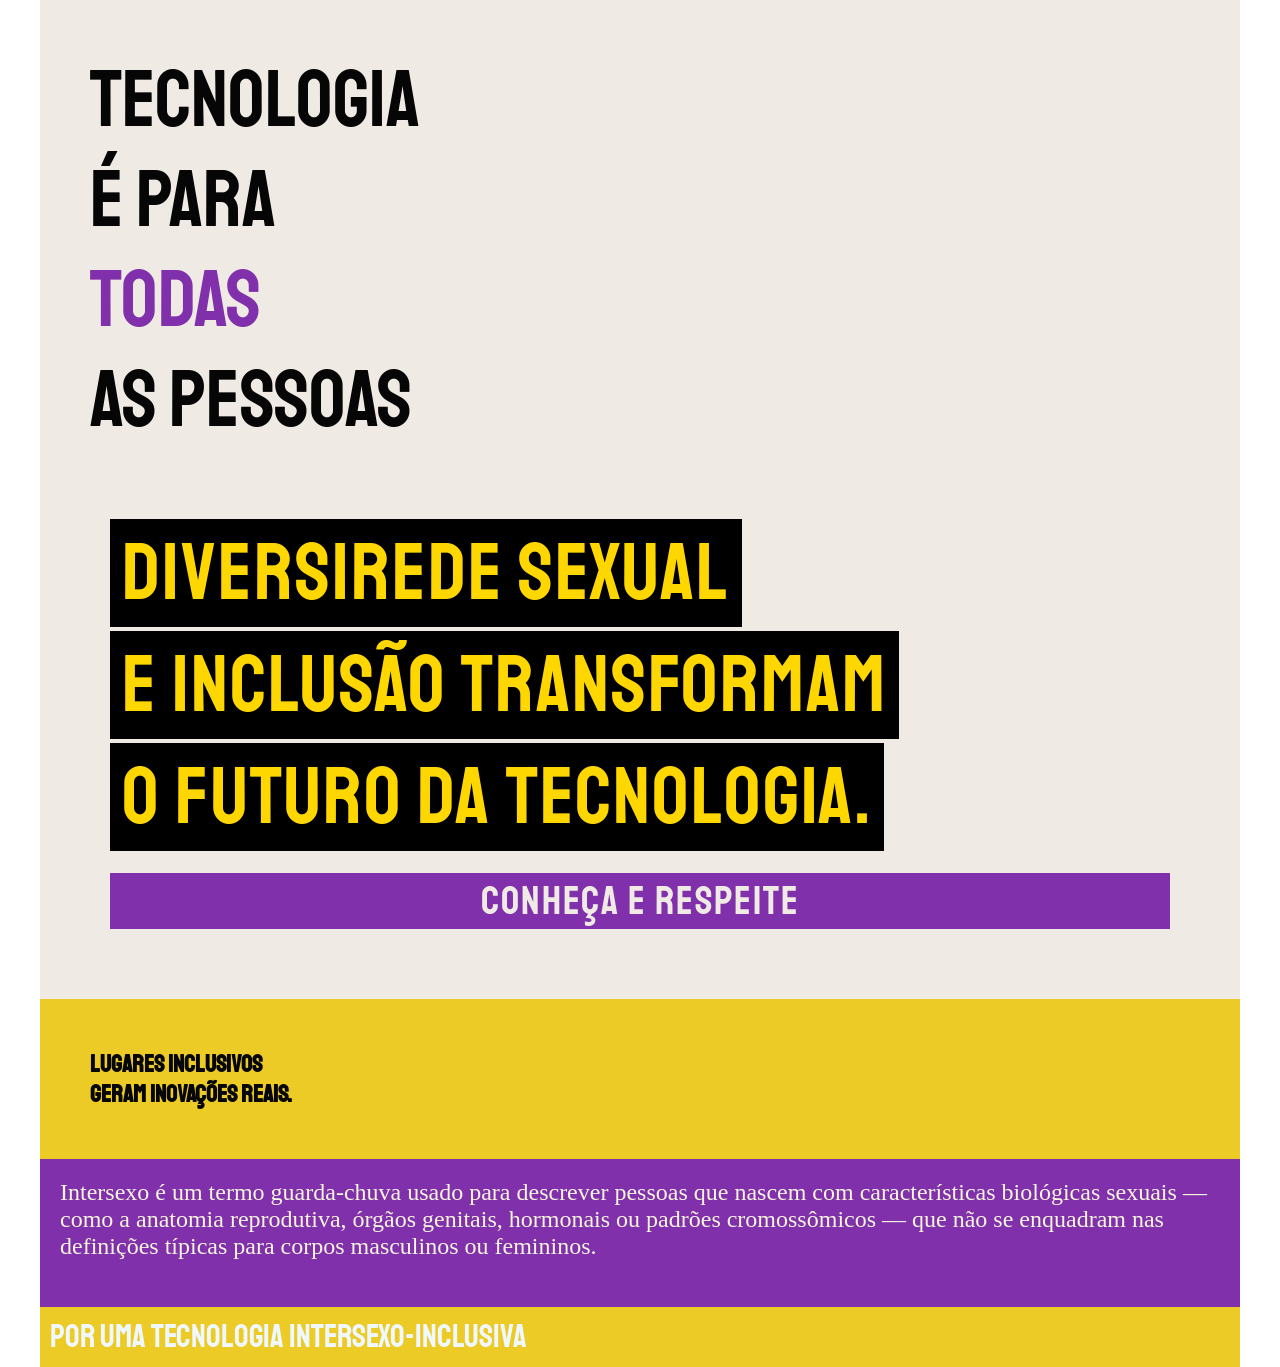
==== index.html @ 50688e1d "adicionando arquivos" ====
<!DOCTYPE html>
<html lang="ptBR">
<head>
    <meta charset="UTF-8">
    <meta name="viewport" content="width=device-width, initial-scale=1.0">
    <title> Junho - Mês da Diversidade (Intersexo) </title>
    <link rel="stylesheet" href="style.css">
    <link rel="preconnect" href="https://fonts.googleapis.com">
<link rel="preconnect" href="https://fonts.gstatic.com" crossorigin>
<link href="https://fonts.googleapis.com/css2?family=Staatliches&display=swap" rel="stylesheet">
</head>
<body>
    <!--Cabeçalho-->
   <header>
    <h1>Tecnologia</h1>
    <h1>é para</h1>
    <h1 style="color:#8130AB;">todas</h1>
    <h1>as pessoas</h1><br>

    <div class="destaque-container">
  <h1>
    <span class="linha-destaque">DIVERSIREDE SEXUAL</span><br>
    <span class="linha-destaque">E INCLUSÃO TRANSFORMAM</span><br>
    <span class="linha-destaque">O FUTURO DA TECNOLOGIA.</span>
  </h1>
</div>

  <div class="slogan"><p style="color:#EFEBE4;  background-color: #8130AB;">Conheça e respeite</p></div>

    </header>
   <!--Fim do cabeçalho-->
   <article>
    <h2>Lugares inclusivos</h2>
    <h2>geram inovações reais.</h2>
   </article>
    <div class="explicacao">
        <main style="background-color: #8130AB;">
          <div class="intersex">
            
          </div>
          <p>Intersexo é um termo guarda-chuva usado para descrever pessoas que nascem com características biológicas sexuais 
            — como a anatomia reprodutiva, órgãos genitais, hormonais ou padrões cromossômicos — que não se enquadram nas definições típicas para corpos masculinos ou femininos.</p>
            <br>


        </main>
    </div>
 <footer>
    <h1>Por uma tecnologia intersexo-inclusiva</h1>

 </footer> <!--Este é o rodapé-->
</body>
</html>
---- style.css ----
* {
margin:0; /*reseta o estilo padrão do navegador*/
padding:0;
box-sizing: border-box; /*siginifica que a largura e a altura dos elementos
 incluem o padding e o border, evitando que eles ultrapassaem o tamanho definido*/
 }

 body {
    display: flex; /*ocupar todo espaço disponivel*/
    flex-direction: column; /*elementos organizados em coluna um abaixo do outro*/
    min-height: 100vh; /*viewport, mede a altura da tela 100vh= 100%*/
    max-width: 1200px;
    width: 100%;
    margin: 0 auto;
}

h1
{
font-family: "Staatliches", sans-serif;
  font-weight: 400;
  font-style: normal;
  text-align: left;
}

h1
{
font-family: "Staatliches", sans-serif;
  font-weight: 400;
  font-style: normal;
  text-align: left;
}

h1
{
font-family: "Staatliches", sans-serif;
  font-weight: 400;
  font-style: normal;
  text-align: left;
}

h1
{
font-family: "Staatliches", sans-serif;
  font-weight: 400;
  font-style: normal;
  text-align: left;
}

.slogan
{
 font-family: 'Staatliches', 'Impact', sans-serif; /* Use uma fonte sem serifa e bem grossa */
  text-transform: uppercase;
  letter-spacing: 2px;
  line-height: 1.4; /* Controla o espaçamento vertical entre as faixas */
  margin: 20px;
}

/* Container para alinhar e dar espaçamento */
.destaque-container {
  font-family: 'Staatliches', 'Impact', sans-serif; /* Use uma fonte sem serifa e bem grossa */
  text-transform: uppercase;
  letter-spacing: 2px;
  line-height: 1.4; /* Controla o espaçamento vertical entre as faixas */
  margin: 20px;
}

/* O segredo do efeito está aqui */
.linha-destaque {
  background-color: #000000; /* Fundo preto */
  color: #FFD700; /* Amarelo ouro (ajuste o tom se preferir mais vibrante) */
  display: inline; /* Mantém o fundo colado no texto, quebrando por linha */
  padding: 4px 12px; /* Espaçamento interno para criar a borda preta ao redor do texto */
  
  /* Esse comando ajuda a alinhar o fundo perfeitamente se houver quebras automáticas */
  box-decoration-break: clone;
  -webkit-box-decoration-break: clone; 
}

header{
background-color: #EFEBE4;
color:#070606;
text-align:center;
padding: 50px; /*Recuo interno*/
font-size: clamp(1.5rem, 4vw, 2.5rem);
}

article
{
  font-family: 'Staatliches';
 background-color: #ECCB26;
color: #070606;
text-align: rigth;
padding: 10px;
font-size: clamp(0.7rem,2vw,1rem); 
padding: 50px;
}

.container{ /*Usando a classe container que esta com o nome na classe da DIV*/
display: flex;
flex: 1;
}

main{
background-color: rgb(34, 32, 100);
padding: 20px;
flex: 7;
color:beige;
font-size: clamp(1.4rem,2.5vw,1.5rem);
background: #141E30;  /* fallback for old browsers */
}


footer{
background-color: #ECCB26;
color: aliceblue;
text-align: rigth;
padding: 10px;
font-size: clamp(0.7rem,2vw,1rem);
}
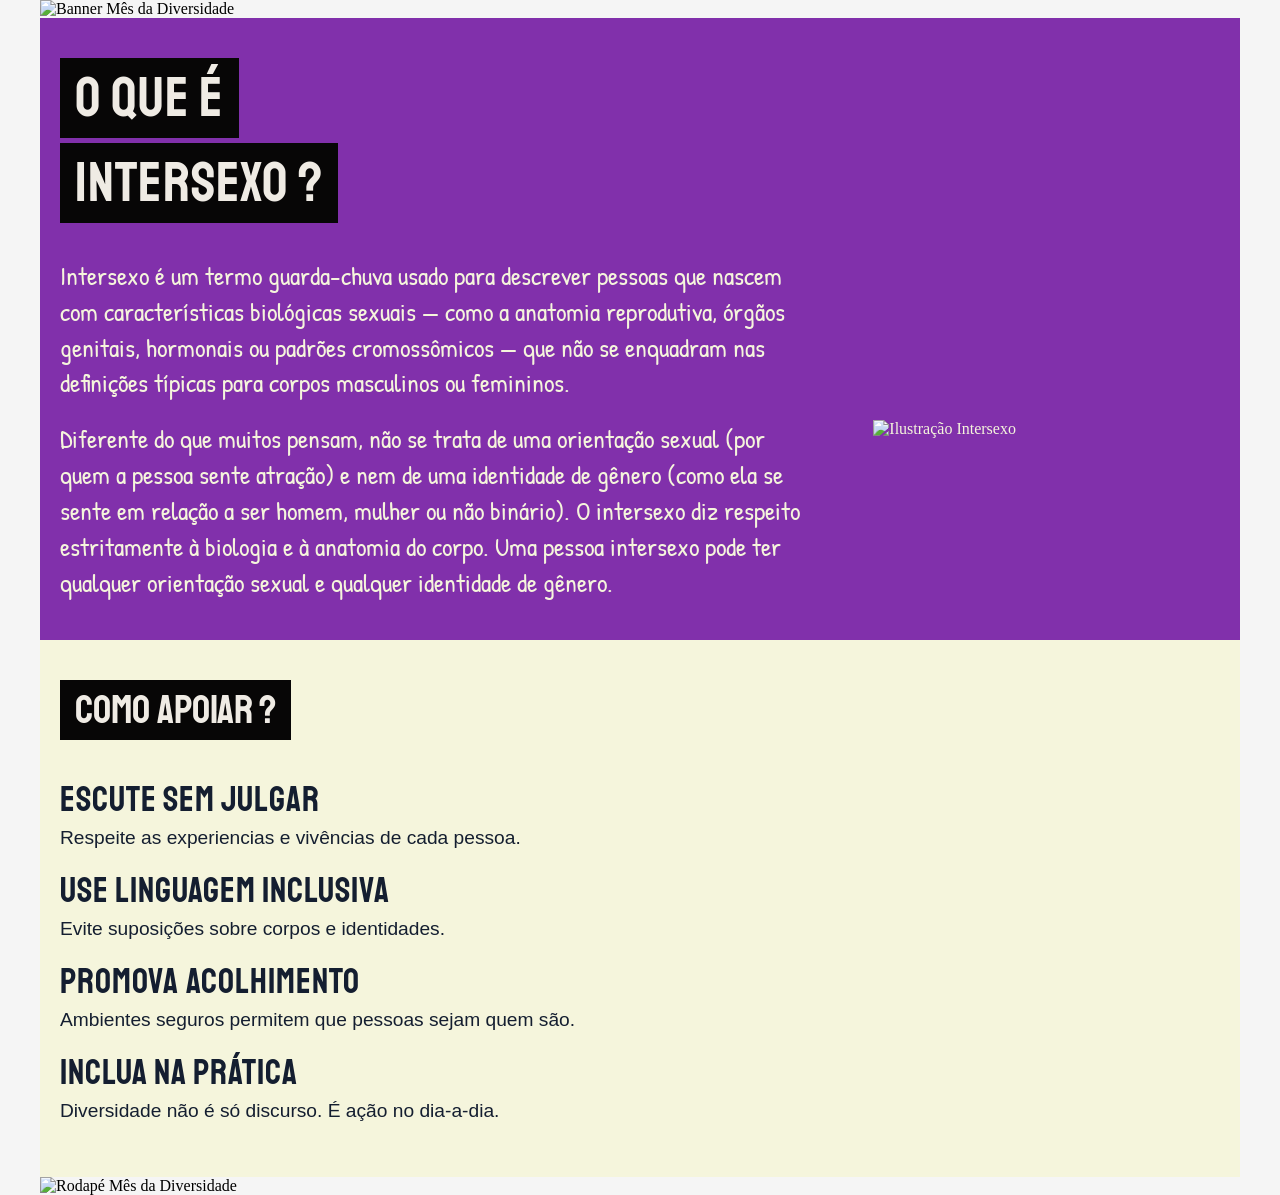
==== commit 6ed86a36: "Update index.html html projeto junho" ====
--- a/index.html
+++ b/index.html
@@ -1,53 +1,62 @@
 <!DOCTYPE html>
-<html lang="ptBR">
+<html lang="pt-BR">
 <head>
     <meta charset="UTF-8">
     <meta name="viewport" content="width=device-width, initial-scale=1.0">
-    <title> Junho - Mês da Diversidade (Intersexo) </title>
+    <title>Junho - Mês da Diversidade (Intersexo)</title>
     <link rel="stylesheet" href="style.css">
+    
     <link rel="preconnect" href="https://fonts.googleapis.com">
-<link rel="preconnect" href="https://fonts.gstatic.com" crossorigin>
-<link href="https://fonts.googleapis.com/css2?family=Staatliches&display=swap" rel="stylesheet">
+    <link rel="preconnect" href="https://fonts.gstatic.com" crossorigin>
+    <link href="https://fonts.googleapis.com/css2?family=Staatliches&family=Patrick+Hand&display=swap" rel="stylesheet">
 </head>
 <body>
-    <!--Cabeçalho-->
-   <header>
-    <h1>Tecnologia</h1>
-    <h1>é para</h1>
-    <h1 style="color:#8130AB;">todas</h1>
-    <h1>as pessoas</h1><br>
 
-    <div class="destaque-container">
-  <h1>
-    <span class="linha-destaque">DIVERSIREDE SEXUAL</span><br>
-    <span class="linha-destaque">E INCLUSÃO TRANSFORMAM</span><br>
-    <span class="linha-destaque">O FUTURO DA TECNOLOGIA.</span>
-  </h1>
-</div>
+    <header class="banner">
+        <img src="banner.png" class="banner-img" alt="Banner Mês da Diversidade">
+    </header>
 
-  <div class="slogan"><p style="color:#EFEBE4;  background-color: #8130AB;">Conheça e respeite</p></div>
+    <main class="conteudo-principal">
+        <h1>
+            <span class="pergunta-destaque">O QUE É</span><br>
+            <span class="pergunta-destaque">INTERSEXO ?</span>
+        </h1>
 
-    </header>
-   <!--Fim do cabeçalho-->
-   <article>
-    <h2>Lugares inclusivos</h2>
-    <h2>geram inovações reais.</h2>
-   </article>
-    <div class="explicacao">
-        <main style="background-color: #8130AB;">
-          <div class="intersex">
+        <div class="explicacao">
+            <div class="textos-bloco">
+                <p>Intersexo é um termo guarda-chuva usado para descrever pessoas que nascem com características biológicas sexuais 
+                — como a anatomia reprodutiva, órgãos genitais, hormonais ou padrões cromossômicos — que não se enquadram nas definições 
+                típicas para corpos masculinos ou femininos.</p>
+                
+                <p>Diferente do que muitos pensam, não se trata de uma orientação sexual (por quem a pessoa sente atração) e nem de uma identidade de gênero (como ela se sente em relação a ser homem, mulher ou não binário). O intersexo diz respeito estritamente à biologia e à anatomia do corpo. Uma pessoa intersexo pode ter qualquer orientação sexual e qualquer identidade de gênero.</p>
+            </div>
             
-          </div>
-          <p>Intersexo é um termo guarda-chuva usado para descrever pessoas que nascem com características biológicas sexuais 
-            — como a anatomia reprodutiva, órgãos genitais, hormonais ou padrões cromossômicos — que não se enquadram nas definições típicas para corpos masculinos ou femininos.</p>
-            <br>
+            <div class="imagem-bloco">
+                <img src="mao.png" class="imagem-ilustrativa" alt="Ilustração Intersexo">
+            </div>
+        </div>
+    </main>
 
+    <section class="secao-apoio">
+        <span class="apoio">COMO APOIAR ?</span>
+        <br><br>
+        
+        <h2>ESCUTE SEM JULGAR</h2>
+        <p>Respeite as experiencias e vivências de cada pessoa.</p>
+        
+        <h2>USE LINGUAGEM INCLUSIVA</h2>
+        <p>Evite suposições sobre corpos e identidades.</p>
+        
+        <h2>PROMOVA ACOLHIMENTO</h2>
+        <p>Ambientes seguros permitem que pessoas sejam quem são.</p>
+        
+        <h2>INCLUA NA PRÁTICA</h2>
+        <p>Diversidade não é só discurso. É ação no dia-a-dia.</p>
+    </section>
+  
+    <footer class="rodape">
+        <img src="rodape.png" class="rodape-img" alt="Rodapé Mês da Diversidade">
+    </footer>
 
-        </main>
-    </div>
- <footer>
-    <h1>Por uma tecnologia intersexo-inclusiva</h1>
-
- </footer> <!--Este é o rodapé-->
 </body>
-</html>+</html>
--- a/style.css
+++ b/style.css
@@ -1,120 +1,143 @@
+/* Reset básico */
+* {
+    margin: 0;
+    padding: 0;
+    box-sizing: border-box;
+}
 
-* {
-margin:0; /*reseta o estilo padrão do navegador*/
-padding:0;
-box-sizing: border-box; /*siginifica que a largura e a altura dos elementos
- incluem o padding e o border, evitando que eles ultrapassaem o tamanho definido*/
- }
-
- body {
-    display: flex; /*ocupar todo espaço disponivel*/
-    flex-direction: column; /*elementos organizados em coluna um abaixo do outro*/
-    min-height: 100vh; /*viewport, mede a altura da tela 100vh= 100%*/
+body {
+    display: flex;
+    flex-direction: column;
+    min-height: 100vh;
     max-width: 1200px;
     width: 100%;
     margin: 0 auto;
+    background-color: #f5f5f5;
 }
 
-h1
-{
-font-family: "Staatliches", sans-serif;
-  font-weight: 400;
-  font-style: normal;
-  text-align: left;
+/* Imagens Responsivas (Banner e Rodapé) */
+.banner, .rodape {
+    width: 100%;
+    height: auto;
 }
 
-h1
-{
-font-family: "Staatliches", sans-serif;
-  font-weight: 400;
-  font-style: normal;
-  text-align: left;
+.banner-img, .rodape-img {
+    width: 100%;
+    height: auto;
+    display: block;
 }
 
-h1
-{
-font-family: "Staatliches", sans-serif;
-  font-weight: 400;
-  font-style: normal;
-  text-align: left;
+/* Tipografia Geral */
+h1, h2 {
+    font-family: "Staatliches", sans-serif;
+    font-weight: 400;
+    text-align: left;
+    letter-spacing: 1px;
 }
 
-h1
-{
-font-family: "Staatliches", sans-serif;
-  font-weight: 400;
-  font-style: normal;
-  text-align: left;
+h1 {
+    margin-bottom: 30px;
+    font-size: clamp(2rem, 5vw, 3.5rem);
 }
 
-.slogan
-{
- font-family: 'Staatliches', 'Impact', sans-serif; /* Use uma fonte sem serifa e bem grossa */
-  text-transform: uppercase;
-  letter-spacing: 2px;
-  line-height: 1.4; /* Controla o espaçamento vertical entre as faixas */
-  margin: 20px;
+h2 {
+    font-size: clamp(1.5rem, 4vw, 2.2rem);
+    margin-bottom: 5px;
 }
 
-/* Container para alinhar e dar espaçamento */
-.destaque-container {
-  font-family: 'Staatliches', 'Impact', sans-serif; /* Use uma fonte sem serifa e bem grossa */
-  text-transform: uppercase;
-  letter-spacing: 2px;
-  line-height: 1.4; /* Controla o espaçamento vertical entre as faixas */
-  margin: 20px;
+/* Destaques de texto com tarja preta */
+.pergunta-destaque {
+    background-color: #070606;
+    color: #EFEBE4;
+    display: inline-block;
+    padding: 5px 15px;
+    margin-bottom: 5px;
 }
 
-/* O segredo do efeito está aqui */
-.linha-destaque {
-  background-color: #000000; /* Fundo preto */
-  color: #FFD700; /* Amarelo ouro (ajuste o tom se preferir mais vibrante) */
-  display: inline; /* Mantém o fundo colado no texto, quebrando por linha */
-  padding: 4px 12px; /* Espaçamento interno para criar a borda preta ao redor do texto */
-  
-  /* Esse comando ajuda a alinhar o fundo perfeitamente se houver quebras automáticas */
-  box-decoration-break: clone;
-  -webkit-box-decoration-break: clone; 
+.apoio {
+    background-color: #070606;
+    color: #EFEBE4;
+    font-family: "Staatliches", sans-serif;
+    display: inline-block;
+    padding: 5px 15px;
+    font-size: clamp(1.8rem, 4vw, 2.5rem);
 }
 
-header{
-background-color: #EFEBE4;
-color:#070606;
-text-align:center;
-padding: 50px; /*Recuo interno*/
-font-size: clamp(1.5rem, 4vw, 2.5rem);
+/* Seção Roxa (Main) */
+.conteudo-principal {
+    background-color: #8130AB;
+    padding: 40px 20px;
+    color: beige;
 }
 
-article
-{
-  font-family: 'Staatliches';
- background-color: #ECCB26;
-color: #070606;
-text-align: rigth;
-padding: 10px;
-font-size: clamp(0.7rem,2vw,1rem); 
-padding: 50px;
+.explicacao {
+    display: flex;
+    flex-direction: row; /* Lado a lado no PC */
+    justify-content: space-between;
+    align-items: center;
+    gap: 40px;
 }
 
-.container{ /*Usando a classe container que esta com o nome na classe da DIV*/
-display: flex;
-flex: 1;
+.textos-bloco {
+    flex: 2;
+    font-family: "Patrick Hand", cursive;
+    font-size: clamp(1.2rem, 2.5vw, 1.6rem);
+    line-height: 1.4;
 }
 
-main{
-background-color: rgb(34, 32, 100);
-padding: 20px;
-flex: 7;
-color:beige;
-font-size: clamp(1.4rem,2.5vw,1.5rem);
-background: #141E30;  /* fallback for old browsers */
+.textos-bloco p {
+    margin-bottom: 20px;
 }
 
+.textos-bloco p:last-child {
+    margin-bottom: 0;
+}
 
-footer{
-background-color: #ECCB26;
-color: aliceblue;
-text-align: rigth;
-padding: 10px;
-font-size: clamp(0.7rem,2vw,1rem);
-}+.imagem-bloco {
+    flex: 1;
+    display: flex;
+    justify-content: center;
+}
+
+.imagem-ilustrativa {
+    max-width: 320px;
+    width: 100%;
+    height: auto;
+}
+
+/* Seção Bege (Apoio) */
+.secao-apoio {
+    background-color: beige;
+    padding: 40px 20px;
+    color: #141E30;
+}
+
+.secao-apoio h2 {
+    margin-top: 20px;
+}
+
+.secao-apoio p {
+    font-family: sans-serif; /* Troque pela de sua preferência */
+    font-size: clamp(1rem, 2.5vw, 1.2rem);
+    margin-bottom: 15px;
+}
+
+/* ==================== RESPONSIVIDADE (CELULAR) ==================== */
+@media (max-width: 768px) {
+    .explicacao {
+        flex-direction: column; /* Empilha no celular: texto em cima, imagem embaixo */
+        gap: 20px;
+    }
+
+    .imagem-bloco {
+        width: 100%;
+    }
+
+    .imagem-ilustrativa {
+        max-width: 250px; /* Reduz um pouco a imagem no celular */
+    }
+    
+    .conteudo-principal, .secao-apoio {
+        padding: 30px 15px; /* Margens um pouco menores no celular para aproveitar espaço */
+    }
+}
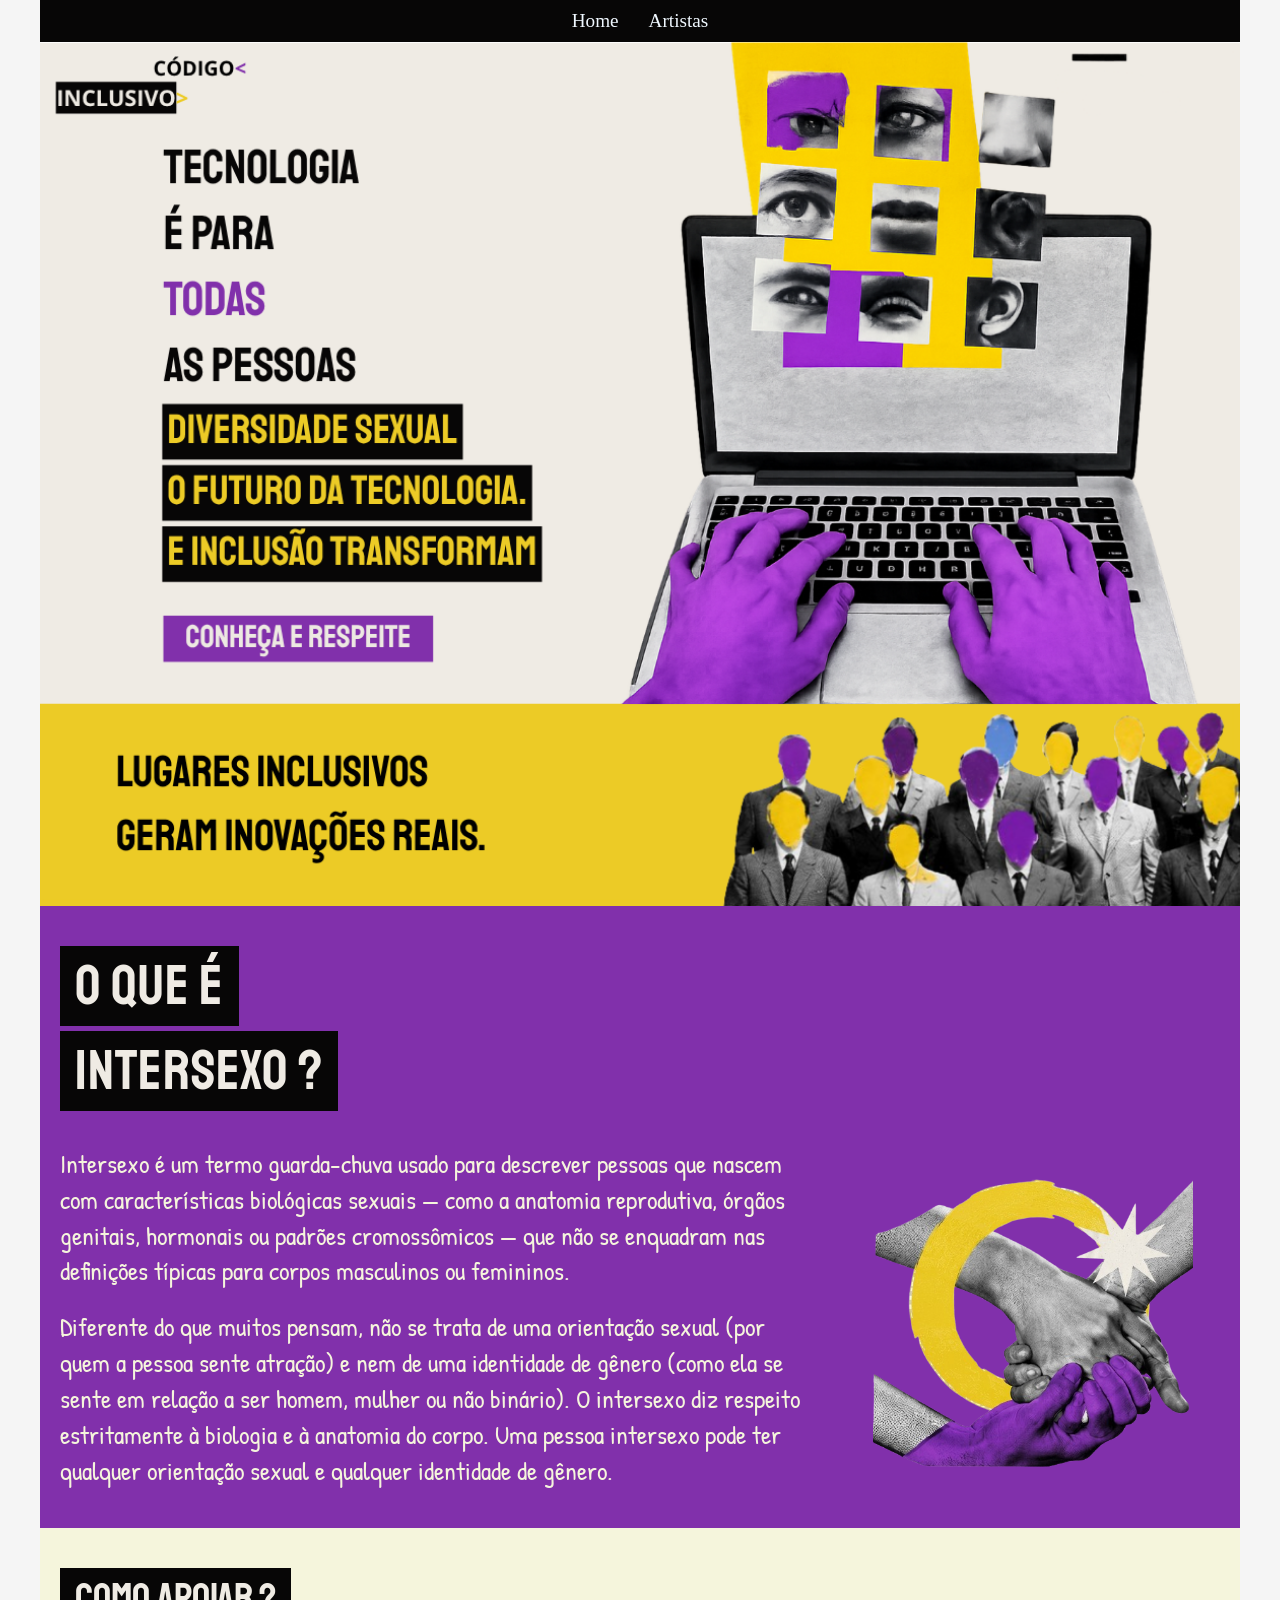
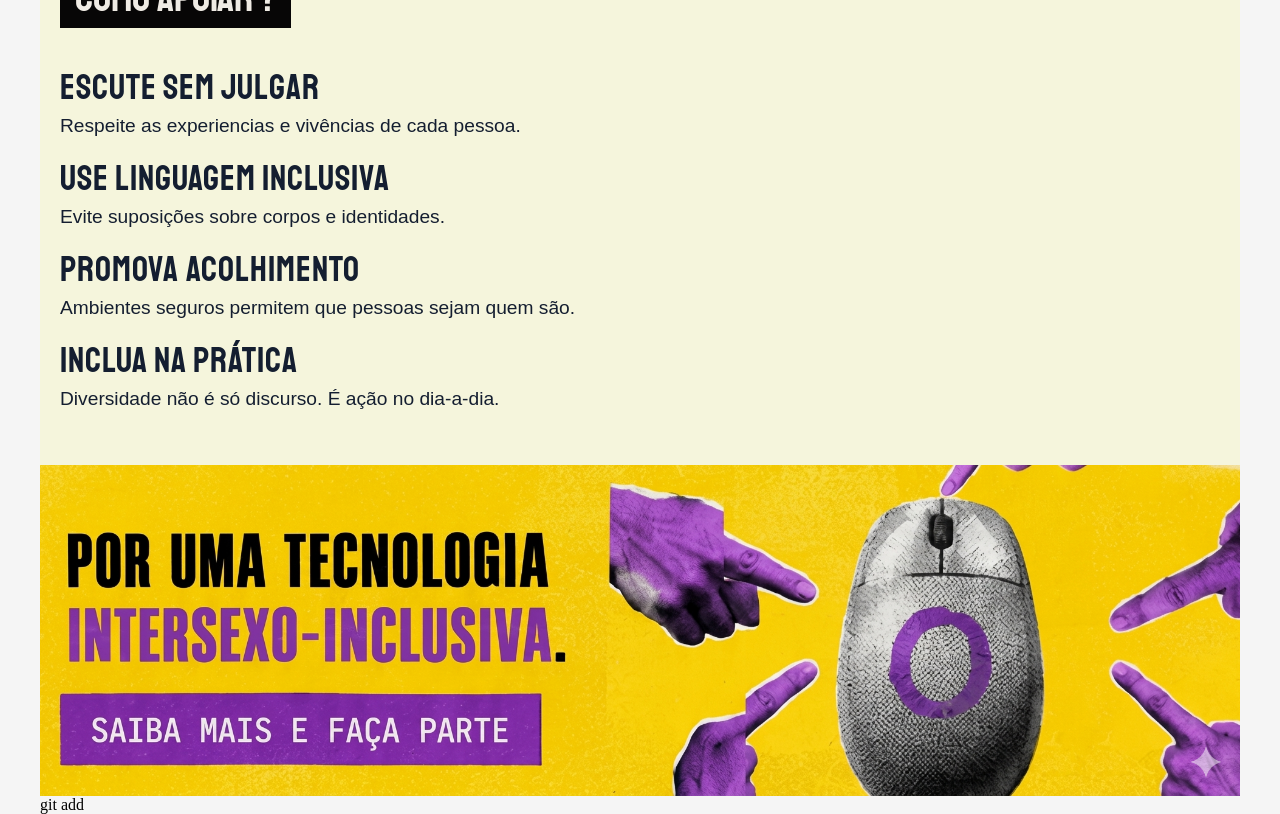
==== commit 12ef5839: "Alterado" ====
--- a/index.html
+++ b/index.html
@@ -11,7 +11,14 @@
     <link href="https://fonts.googleapis.com/css2?family=Staatliches&family=Patrick+Hand&display=swap" rel="stylesheet">
 </head>
 <body>
-
+    <!--Inicio nav -->
+    <nav>
+        <ul>
+            <li><a href="index.html">Home</a></li>
+            <li><a href="artistas/pag1.html">Artistas</a></li>
+        </ul>
+    </nav>
+        <!--Fim nav-->
     <header class="banner">
         <img src="banner.png" class="banner-img" alt="Banner Mês da Diversidade">
     </header>
@@ -55,8 +62,14 @@
     </section>
   
     <footer class="rodape">
-        <img src="rodape.png" class="rodape-img" alt="Rodapé Mês da Diversidade">
+        <a href="https://about.unimelb.edu.au/diversity-inclusion/pride-in-action-ally-network/intersex" target="_blank">
+            <img src="rodape2.png" class="rodape-img" alt="Rodapé Mês da Diversidade">
+        </a>
+        
     </footer>
+<!--Inicio script w3c school-->
 
+<!--Fim script w3c school-->
 </body>
 </html>
+git add <Junho_div_inclusao_intersex></Junho_div_inclusao_intersex>
--- a/style.css
+++ b/style.css
@@ -122,6 +122,32 @@
     margin-bottom: 15px;
 }
 
+/*inicio css nav w3c school*/
+nav{
+background-color:#070606;
+padding: 10px;
+}
+
+nav ul{
+list-style:none;
+display:flex;
+justify-content:center;
+
+}
+
+nav li{
+margin: 0 15px; /*baixocima esquerdadireita*/
+
+}
+
+nav a{
+text-decoration: none;
+color:aliceblue;
+font-size:clamp(0.9rem, 2.5vw, 1.2rem);
+}
+/*inicio css nav w3c school*/
+
+
 /* ==================== RESPONSIVIDADE (CELULAR) ==================== */
 @media (max-width: 768px) {
     .explicacao {
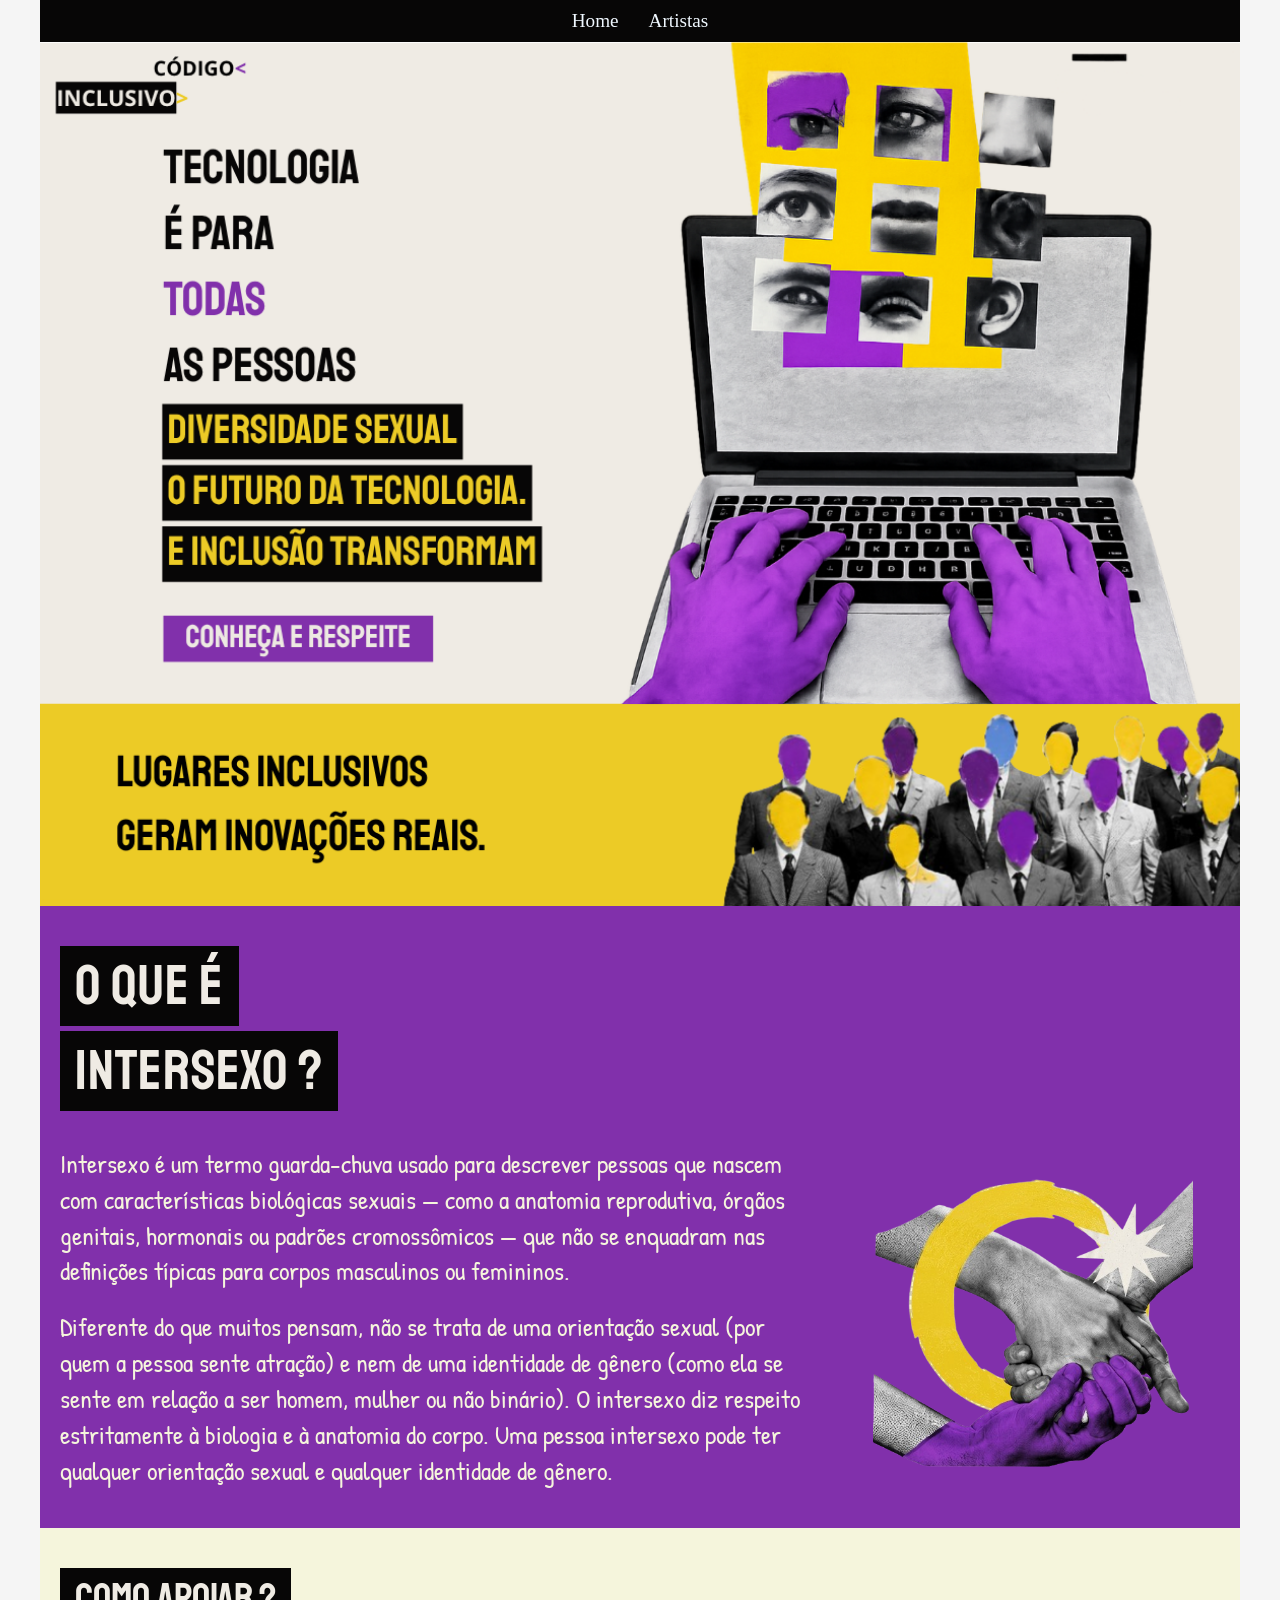
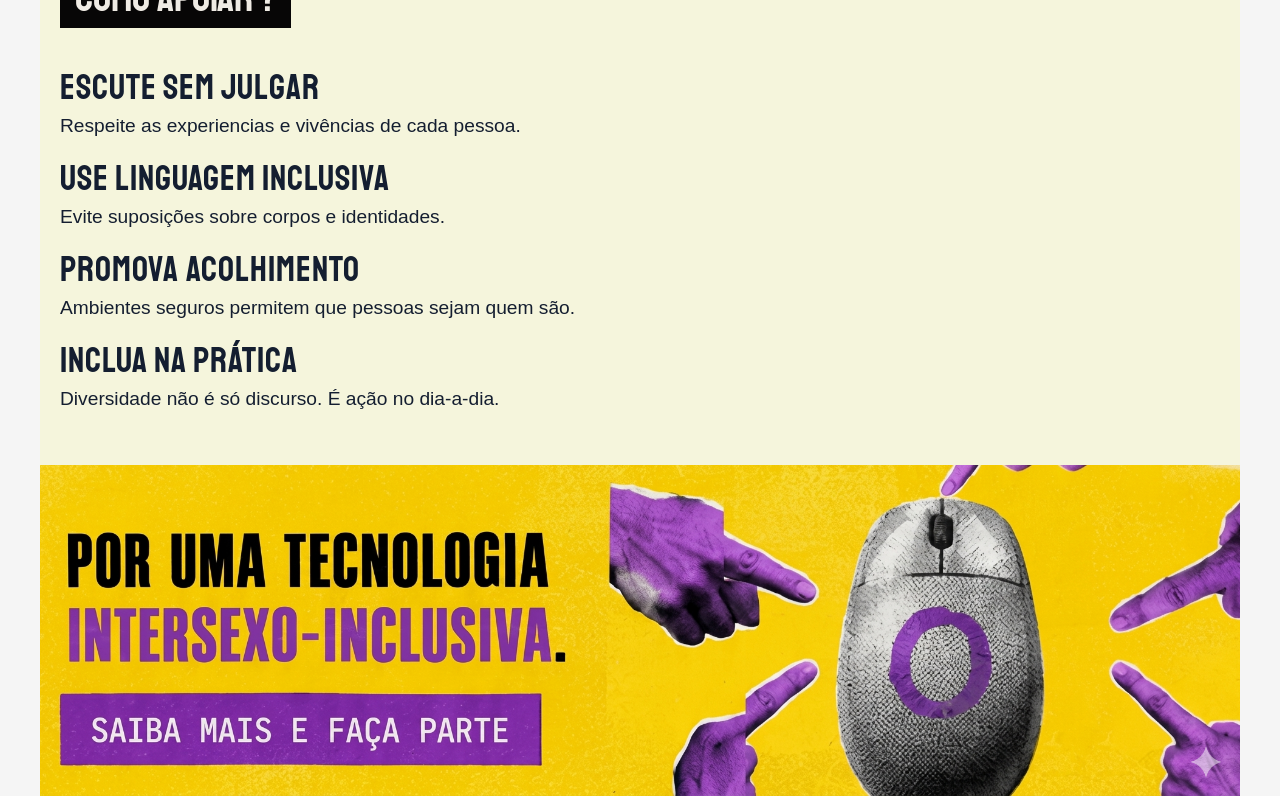
==== commit 2a465a14: "alterado" ====
--- a/index.html
+++ b/index.html
@@ -71,5 +71,4 @@
 
 <!--Fim script w3c school-->
 </body>
-</html>
-git add <Junho_div_inclusao_intersex></Junho_div_inclusao_intersex>+</html>
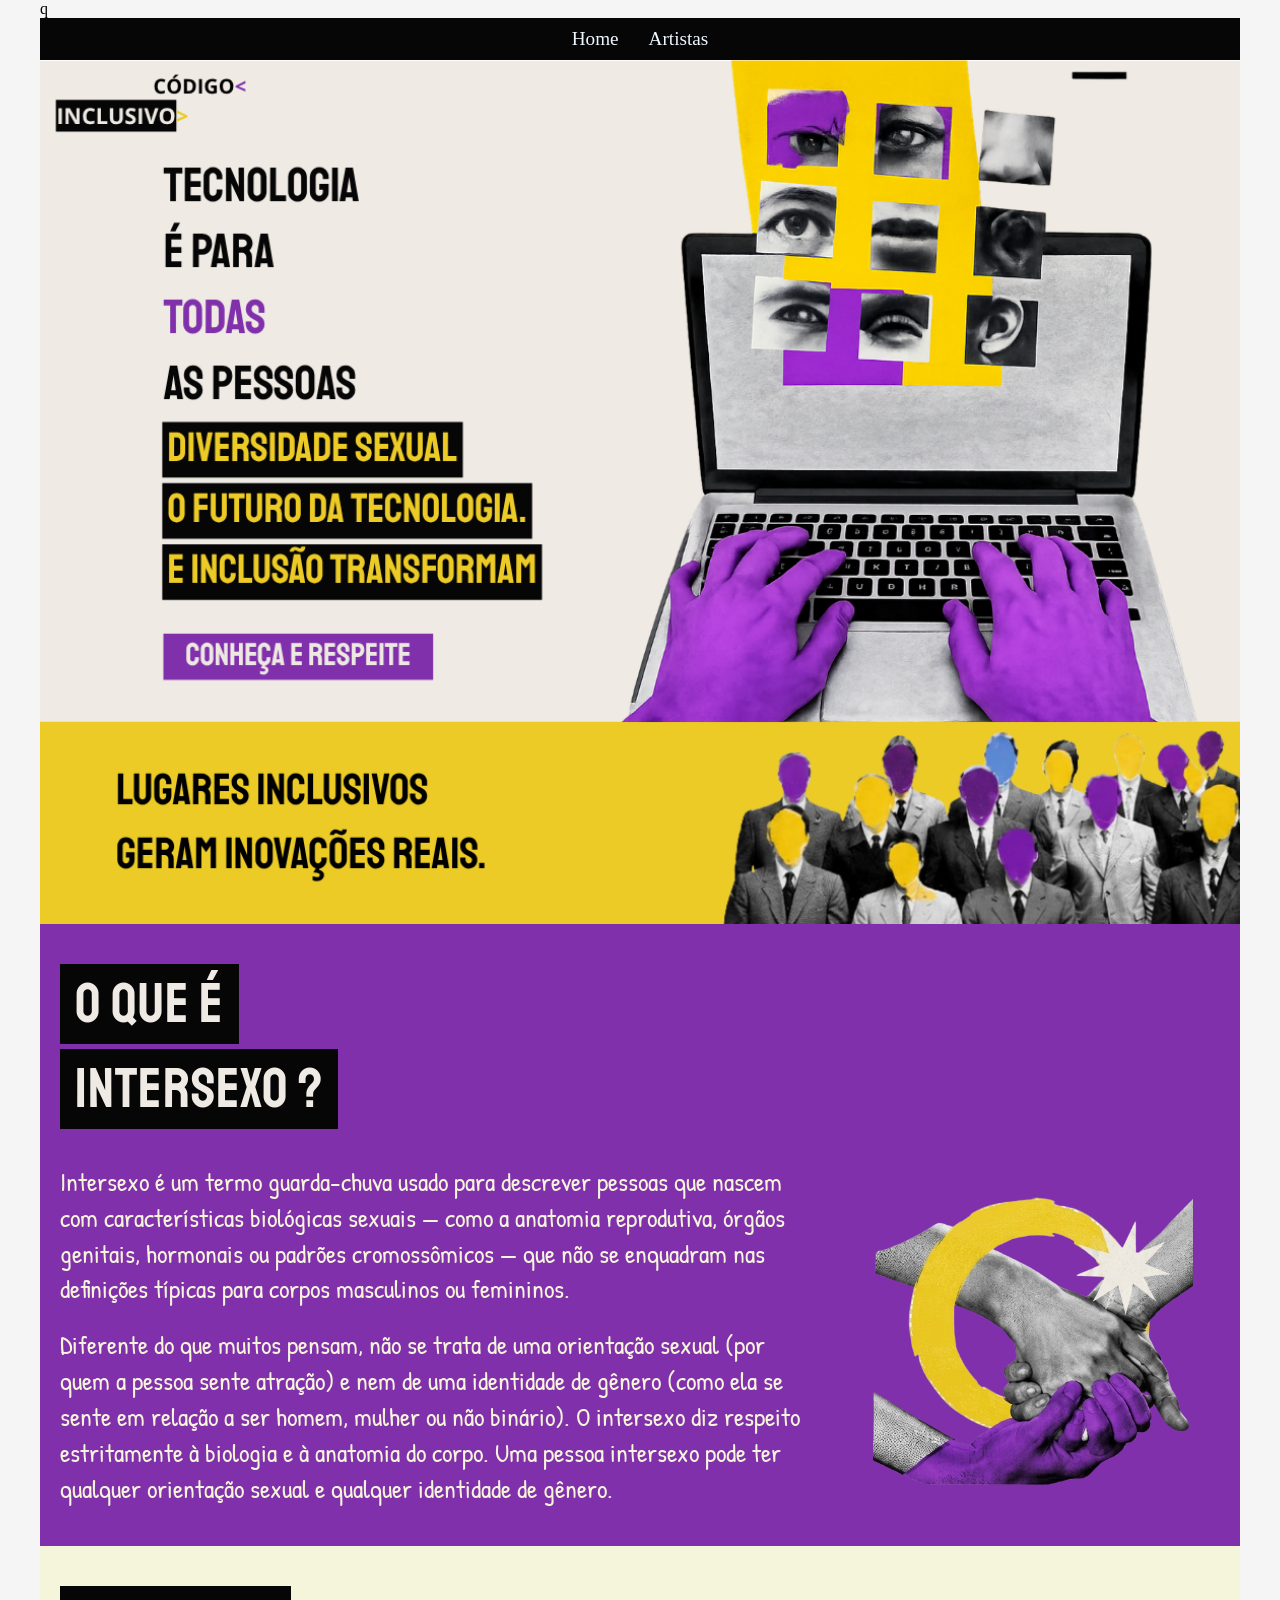
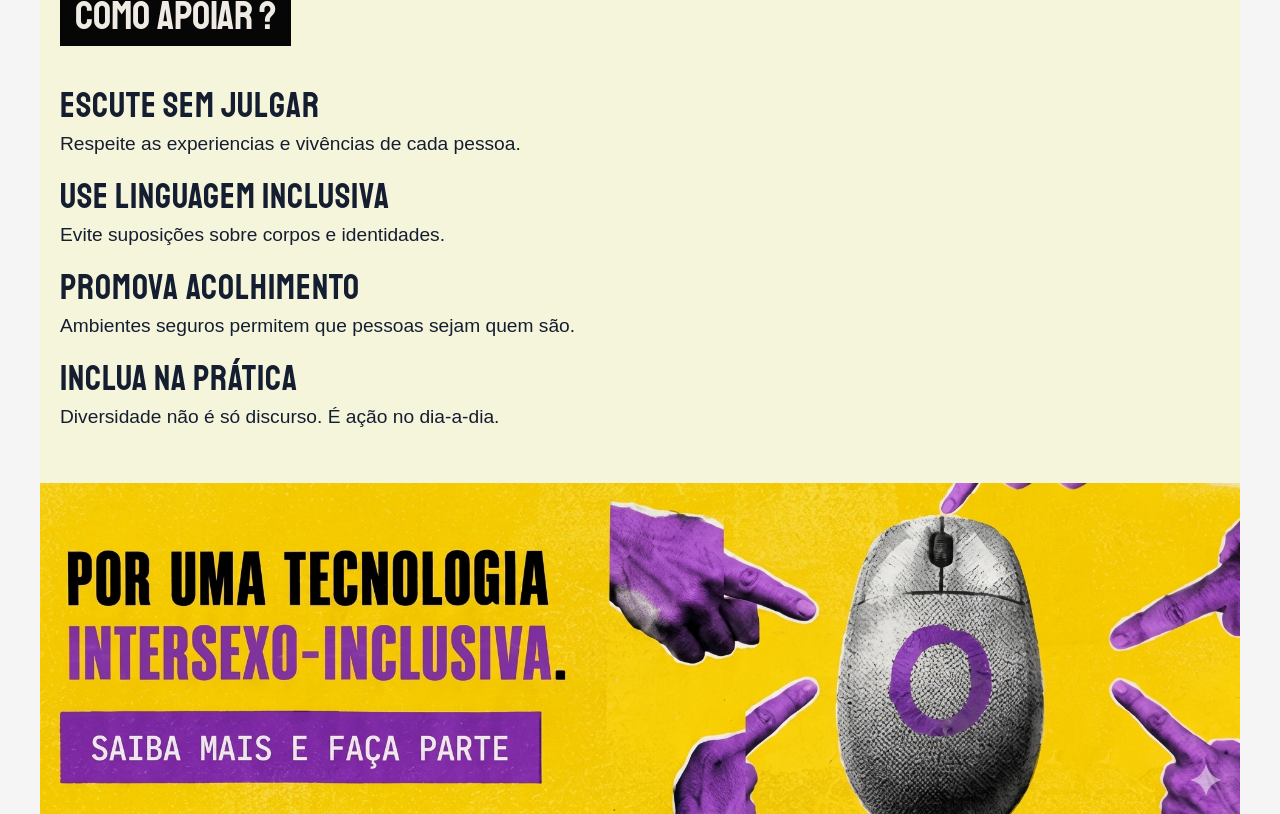
==== commit c3f22fb2: "modificado" ====
--- a/index.html
+++ b/index.html
@@ -1,4 +1,4 @@
-<!DOCTYPE html>
+q<!DOCTYPE html>
 <html lang="pt-BR">
 <head>
     <meta charset="UTF-8">
